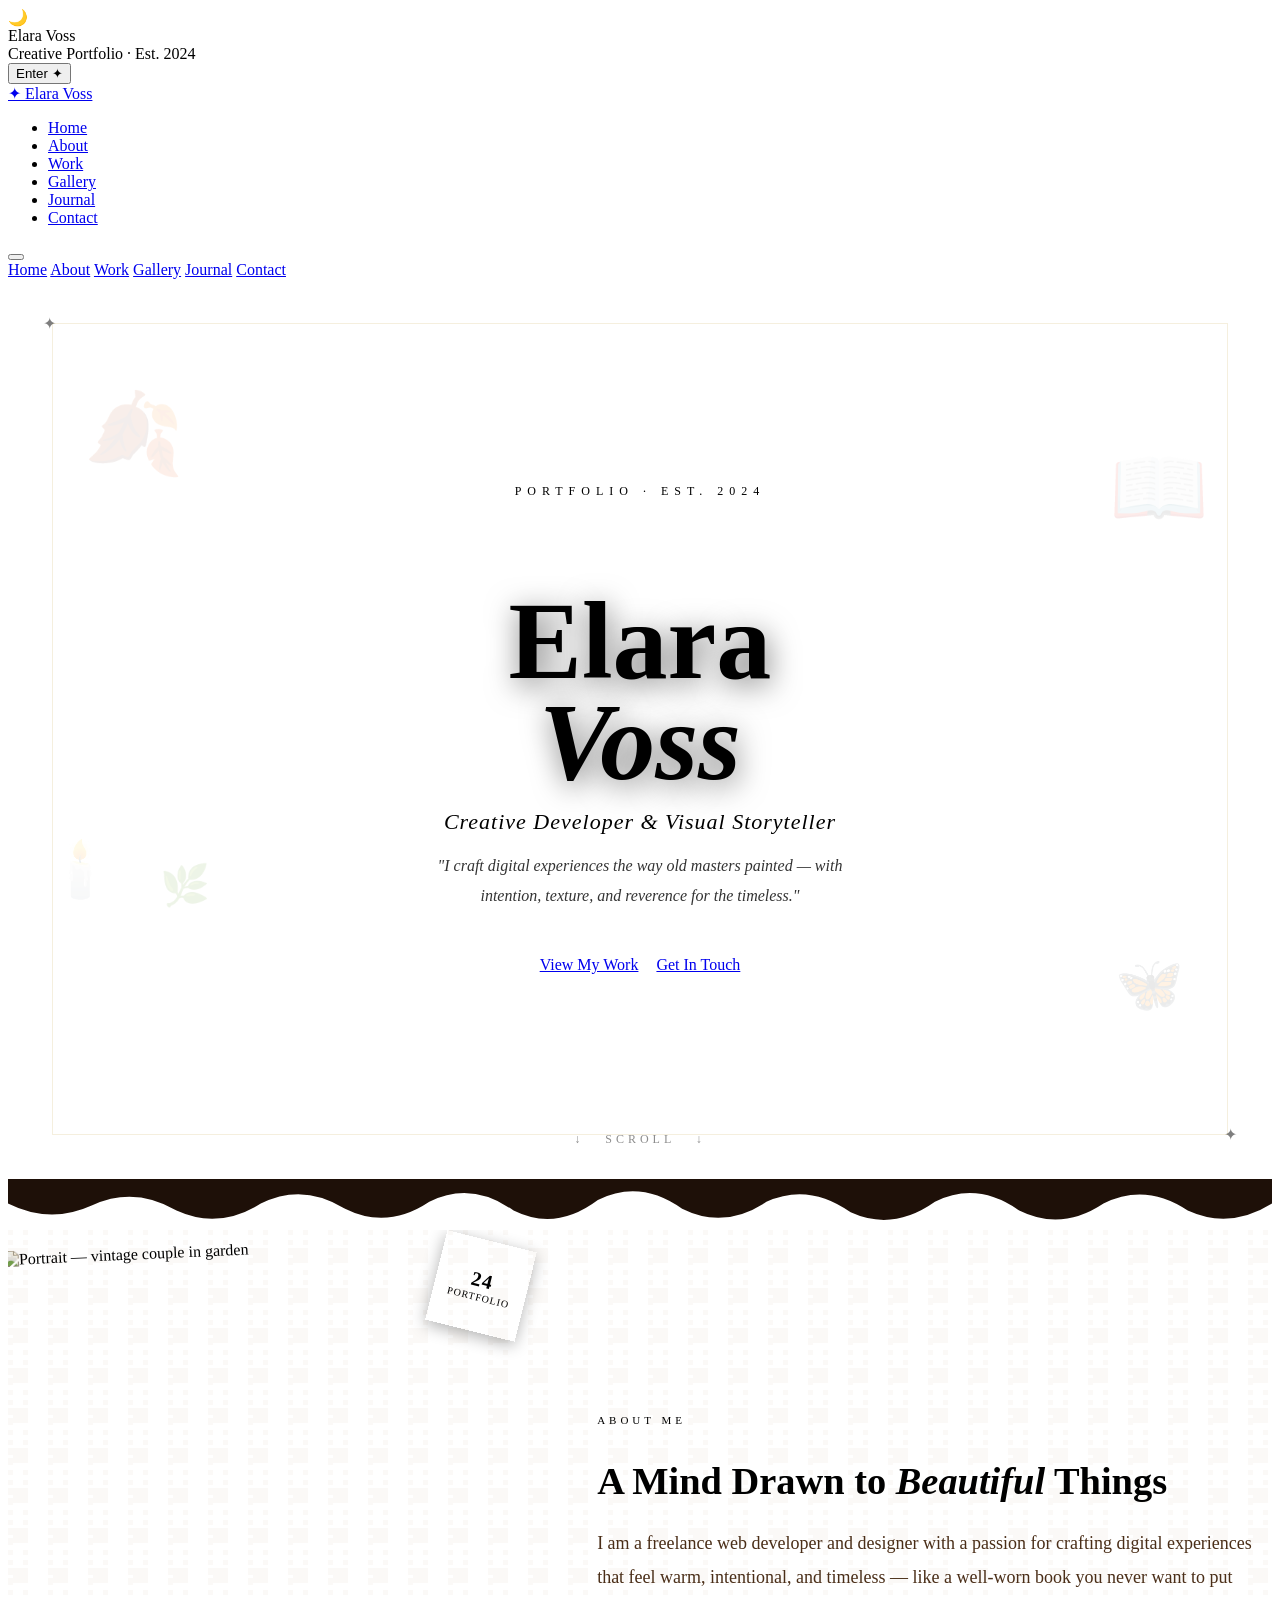
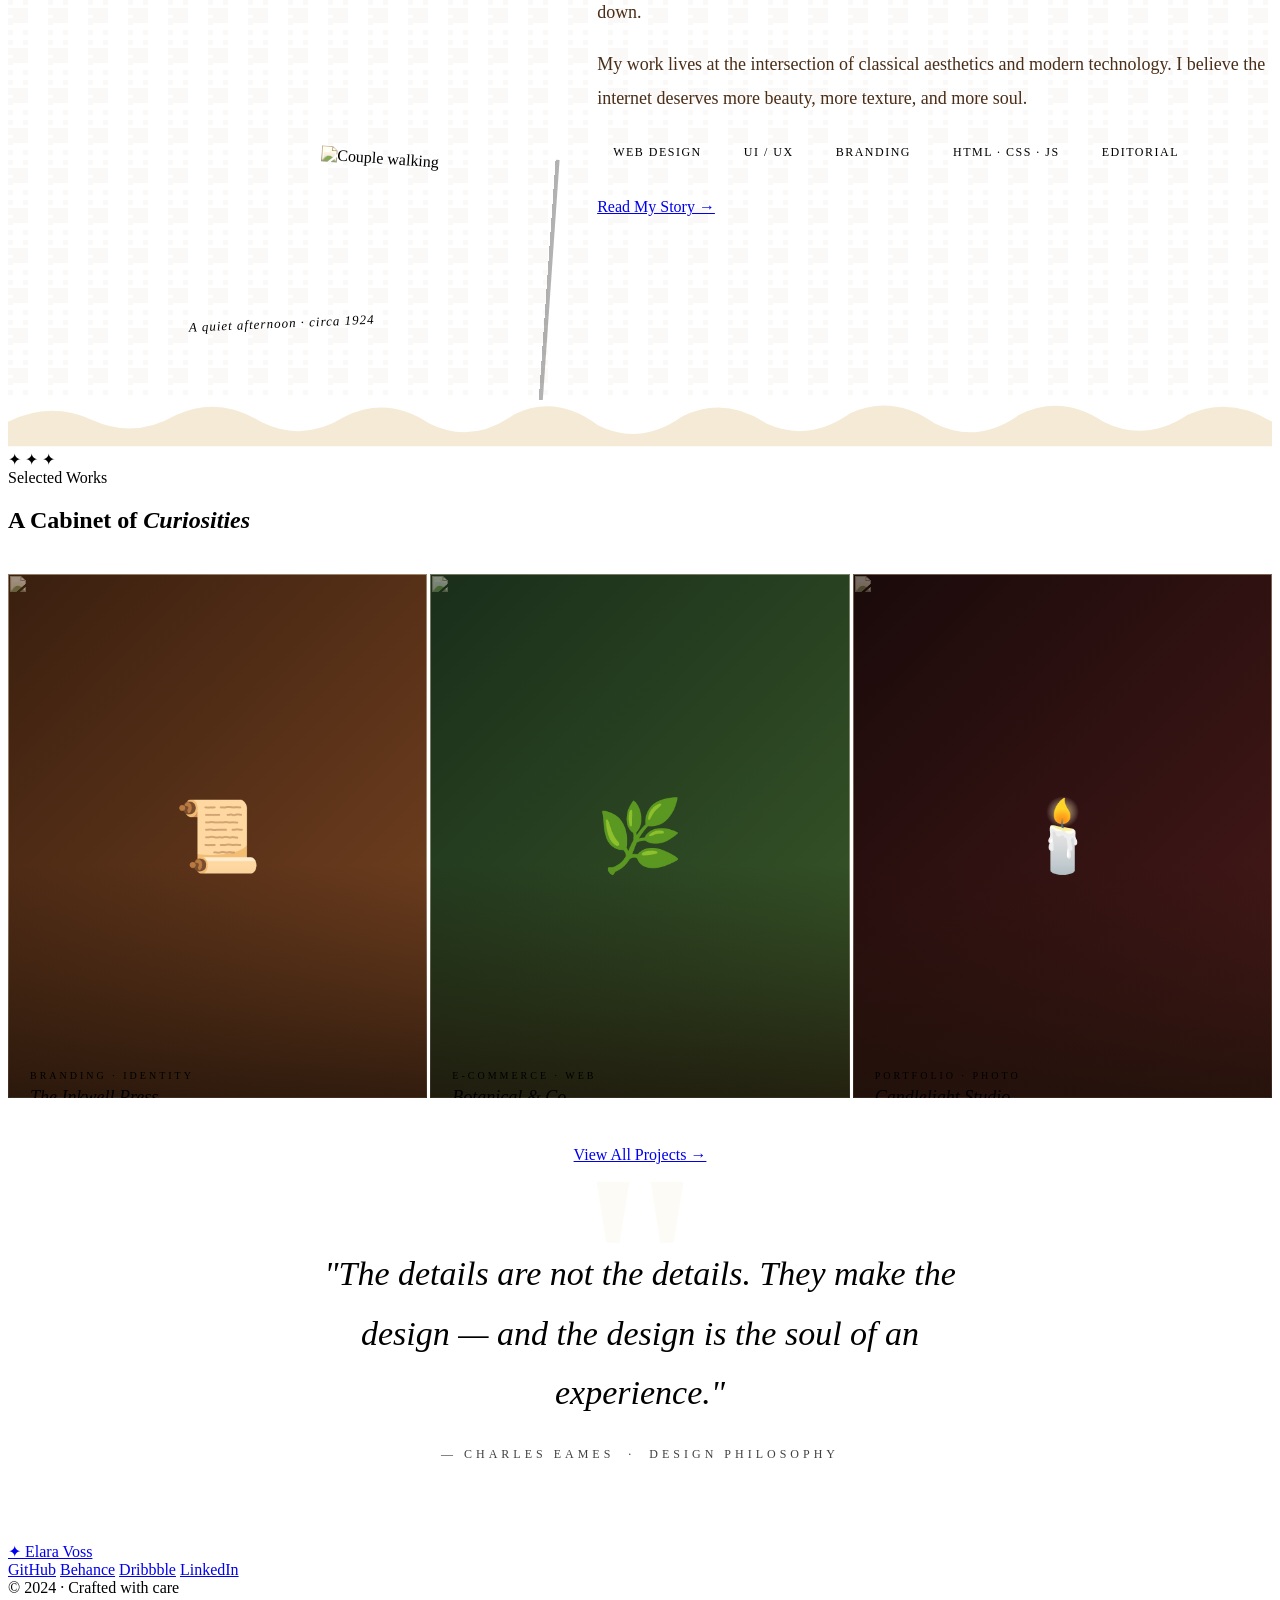
==== index.html @ b5578d00 "Add files via upload" ====
<!DOCTYPE html>
<html lang="en">
<head>
<meta charset="UTF-8"/>
<meta name="viewport" content="width=device-width, initial-scale=1.0"/>
<title>Elara Voss — Vintage Portfolio</title>
<meta name="description" content="Dark academia creative portfolio — web design, branding, visual storytelling"/>
<link rel="stylesheet" href="css/style.css"/>
<style>
/* ── HOME-SPECIFIC STYLES ── */
.hero {
  min-height: 100vh; display: flex; align-items: center; justify-content: center;
  position: relative; overflow: hidden;
  background: radial-gradient(ellipse at 25% 55%, rgba(92,51,23,0.45) 0%, transparent 55%),
              radial-gradient(ellipse at 80% 20%, rgba(44,26,14,0.7) 0%, transparent 45%),
              var(--brown-deep);
}
#particle-field { position: absolute; inset: 0; pointer-events: none; overflow: hidden; }
.hero-frame {
  position: absolute; inset: 44px;
  border: 1px solid rgba(201,168,76,0.18); pointer-events: none;
}
.hero-frame::before { content: '✦'; position: absolute; top: -10px; left: -10px; color: var(--gold); opacity: 0.5; }
.hero-frame::after  { content: '✦'; position: absolute; bottom: -10px; right: -10px; color: var(--gold); opacity: 0.5; }
.hero-inner { text-align: center; z-index: 2; padding: 40px 20px; max-width: 760px; }
.hero-eyebrow {
  font-family: 'Crimson Text', serif; font-size: 12px; letter-spacing: 6px;
  text-transform: uppercase; color: var(--gold); margin-bottom: 24px;
  display: flex; align-items: center; justify-content: center; gap: 18px;
}
.hero-eyebrow::before, .hero-eyebrow::after {
  content: ''; display: block; width: 40px; height: 1px; background: var(--gold); opacity: 0.55;
}
.hero h1 {
  font-size: clamp(56px,10vw,110px); font-weight: 900; line-height: 0.92;
  color: var(--parchment); margin-bottom: 16px;
  text-shadow: 2px 6px 30px rgba(0,0,0,0.55);
}
.hero h1 em { color: var(--gold); font-style: italic; }
.hero-sub {
  font-family: 'IM Fell English', serif; font-style: italic; font-size: 22px;
  color: var(--parchment-dk); margin-bottom: 16px; letter-spacing: 1px;
}
.hero-quote {
  font-style: italic; font-size: 16px; color: var(--parchment-aged);
  max-width: 430px; margin: 0 auto 44px; line-height: 1.9; opacity: 0.8;
}
.hero-btns { display: flex; gap: 18px; justify-content: center; flex-wrap: wrap; }
.hero-deco {
  position: absolute; opacity: 0.1; pointer-events: none; font-size: 80px;
  animation: heroDrift 9s ease-in-out infinite;
}
@keyframes heroDrift { 0%,100%{transform:translateY(0) rotate(0deg);} 50%{transform:translateY(-22px) rotate(8deg);} }
.scroll-hint {
  position: absolute; bottom: 32px; left: 50%; transform: translateX(-50%);
  color: var(--gold); opacity: 0.45; font-size: 12px; letter-spacing: 4px;
  text-transform: uppercase; animation: bounce 2.2s ease-in-out infinite;
}
@keyframes bounce { 0%,100%{transform:translateX(-50%) translateY(0);} 50%{transform:translateX(-50%) translateY(7px);} }

/* ── HOME PREVIEW SECTIONS ── */
.home-about {
  background: var(--parchment); color: var(--ink);
  position: relative; overflow: hidden;
}
.home-about::before {
  content: ''; position: absolute; inset: 0;
  background: url("data:image/svg+xml,%3Csvg width='40' height='40' viewBox='0 0 40 40' xmlns='http://www.w3.org/2000/svg'%3E%3Cg fill='%238b5a2b' fill-opacity='0.04'%3E%3Cpath d='M20 20.5V18H0v5h5v5H0v5h20v-9.5zM0 0v5h5V0H0zm0 15h5v-5H0v5zm0 10h5v-5H0v5zm0 10h5v-5H0v5zM20 0h-5v5h5V0zm0 10h-5v5h5v-5zm0 10h-5v5h5v-5z'/%3E%3C/g%3E%3C/svg%3E");
}
.about-grid { display: grid; grid-template-columns: 1fr 1.3fr; gap: 70px; align-items: center; position: relative; }
.about-photo-stack { position: relative; padding-bottom: 30px; }
.photo-main {
  background: var(--brown-mid); padding: 10px 10px 38px;
  box-shadow: 8px 8px 0 var(--brown-warm), 16px 16px 0 rgba(107,58,31,0.2);
  transform: rotate(-2.5deg); transition: transform 0.4s;
}
.photo-main:hover { transform: rotate(0deg) scale(1.02); }
.photo-main img {
  width: 100%; display: block; aspect-ratio: 3/4; object-fit: cover;
  filter: sepia(40%) contrast(1.05) brightness(0.92);
}
.photo-main .caption {
  text-align: center; padding-top: 10px;
  font-family: 'Crimson Text', serif; font-style: italic;
  font-size: 13px; color: var(--parchment-dk); letter-spacing: 1px;
}
.photo-secondary {
  position: absolute; bottom: -10px; right: -20px;
  width: 44%; background: var(--brown-dark); padding: 6px 6px 28px;
  box-shadow: 4px 4px 0 rgba(0,0,0,0.3); transform: rotate(4deg);
  transition: transform 0.4s;
}
.photo-secondary:hover { transform: rotate(1deg); }
.photo-secondary img {
  width: 100%; display: block; aspect-ratio: 1; object-fit: cover;
  filter: sepia(50%) contrast(1.05);
}
.about-stamp {
  position: absolute; top: 10px; right: 0;
  width: 80px; height: 80px; background: var(--rust); color: var(--parchment);
  display: flex; flex-direction: column; align-items: center; justify-content: center;
  font-family: 'Playfair Display', serif; font-size: 10px; letter-spacing: 1px;
  text-align: center; padding: 6px; border: 2px solid var(--parchment-dk);
  transform: rotate(14deg); box-shadow: 0 4px 16px rgba(0,0,0,0.3); z-index: 3;
}
.about-stamp .yr { font-size: 20px; font-weight: 700; }
.about-text .eyebrow {
  font-size: 11px; letter-spacing: 4px; text-transform: uppercase;
  color: var(--rust); margin-bottom: 14px;
  display: flex; align-items: center; gap: 12px;
}
.about-text .eyebrow::after { content:''; flex:1; height:1px; background:var(--parchment-aged); }
.about-text h2 {
  font-size: clamp(28px,3vw,42px); font-weight: 700; color: var(--brown-deep);
  margin-bottom: 22px; line-height: 1.2;
}
.about-text h2 em { color: var(--rust); font-style: italic; }
.about-text p { font-size: 18px; line-height: 1.9; color: #4a2e18; margin-bottom: 18px; }
.about-tags { display: flex; flex-wrap: wrap; gap: 10px; margin: 24px 0 32px; }
.about-tag {
  padding: 6px 16px; border: 1px solid var(--parchment-aged);
  font-size: 12px; letter-spacing: 1.5px; text-transform: uppercase;
  color: var(--brown-mid); font-family: 'Crimson Text', serif;
}

/* work preview */
.work-preview-grid { display: grid; grid-template-columns: repeat(3,1fr); gap: 3px; }
.wpc {
  position: relative; overflow: hidden; aspect-ratio: 4/5; cursor: pointer;
}
.wpc-bg {
  position: absolute; inset: 0; transition: transform 0.5s;
  display: flex; align-items: center; justify-content: center; font-size: 70px;
}
.wpc:hover .wpc-bg { transform: scale(1.08); }
.wpc-ov {
  position: absolute; inset: 0;
  background: linear-gradient(to top, rgba(28,16,8,0.95) 0%, transparent 55%);
  display: flex; flex-direction: column; justify-content: flex-end;
  padding: 22px; transform: translateY(55px); transition: transform 0.35s;
}
.wpc:hover .wpc-ov { transform: translateY(0); }
.wpc-cat { font-size: 10px; letter-spacing: 3px; text-transform: uppercase; color: var(--gold); margin-bottom: 6px; }
.wpc-title { font-family: 'Playfair Display', serif; font-size: 18px; color: var(--parchment); font-style: italic; }
.wpc-link {
  font-size: 12px; letter-spacing: 2px; text-transform: uppercase;
  color: var(--gold); text-decoration: none; margin-top: 8px;
  display: inline-flex; align-items: center; gap: 6px; transition: gap 0.2s;
  opacity: 0; transition: opacity 0.2s 0.1s;
}
.wpc:hover .wpc-link { opacity: 1; }

/* quote strip */
.quote-strip {
  background: var(--brown-mid); padding: 80px 60px; text-align: center; position: relative;
}
.quote-strip::before {
  content: '"'; position: absolute; top: -30px; left: 50%; transform: translateX(-50%);
  font-family: 'Playfair Display', serif; font-size: 260px; font-weight: 900;
  color: rgba(201,168,76,0.05); pointer-events: none; line-height: 1;
}
.big-quote {
  font-family: 'IM Fell English', serif; font-style: italic;
  font-size: clamp(20px,3vw,34px); color: var(--parchment);
  max-width: 680px; margin: 0 auto 24px; line-height: 1.75; position: relative; z-index: 1;
}
.q-attr { font-size: 12px; letter-spacing: 4px; text-transform: uppercase; color: var(--gold); opacity: 0.75; }

@media(max-width:900px) {
  .about-grid { grid-template-columns: 1fr; gap: 48px; }
  .photo-secondary { display: none; }
  .work-preview-grid { grid-template-columns: 1fr 1fr; }
  .quote-strip { padding: 60px 28px; }
}
@media(max-width:600px) {
  .work-preview-grid { grid-template-columns: 1fr; }
  .hero h1 { font-size: 56px; }
}
</style>
</head>
<body>

<!-- ══ INTRO OVERLAY ══ -->
<div id="intro-overlay">
  <div class="star-field"></div>
  <div class="intro-moon">🌙</div>
  <div class="intro-title">Elara Voss</div>
  <div class="intro-sub">Creative Portfolio · Est. 2024</div>
  <button class="intro-enter" id="intro-enter"><span>Enter ✦</span></button>
</div>

<!-- ══ NAV ══ -->
<nav>
  <a href="index.html" class="nav-logo">✦ Elara Voss</a>
  <ul class="nav-links">
    <li><a href="index.html">Home</a></li>
    <li><a href="pages/about.html">About</a></li>
    <li><a href="pages/work.html">Work</a></li>
    <li><a href="pages/gallery.html">Gallery</a></li>
    <li><a href="pages/journal.html">Journal</a></li>
    <li><a href="pages/contact.html">Contact</a></li>
  </ul>
  <button class="nav-hamburger" aria-label="Menu">
    <span></span><span></span><span></span>
  </button>
</nav>

<!-- Mobile nav -->
<div id="nav-mobile" class="nav-mobile">
  <a href="index.html">Home</a>
  <a href="pages/about.html">About</a>
  <a href="pages/work.html">Work</a>
  <a href="pages/gallery.html">Gallery</a>
  <a href="pages/journal.html">Journal</a>
  <a href="pages/contact.html">Contact</a>
</div>

<!-- ══ HERO ══ -->
<section class="hero">
  <div id="particle-field"></div>
  <div class="hero-frame"></div>
  <span class="hero-deco" style="top:12%;left:6%;animation-delay:0s">🍂</span>
  <span class="hero-deco" style="top:62%;left:3%;animation-delay:2.5s;font-size:55px">🕯️</span>
  <span class="hero-deco" style="top:18%;right:5%;animation-delay:1s">📖</span>
  <span class="hero-deco" style="bottom:18%;right:7%;animation-delay:3s;font-size:55px">🦋</span>
  <span class="hero-deco" style="bottom:30%;left:12%;animation-delay:1.8s;font-size:40px">🌿</span>

  <div class="hero-inner">
    <div class="hero-eyebrow">Portfolio · Est. 2024</div>
    <h1>Elara<br/><em>Voss</em></h1>
    <div class="hero-sub">Creative Developer &amp; Visual Storyteller</div>
    <p class="hero-quote">"I craft digital experiences the way old masters painted — with intention, texture, and reverence for the timeless."</p>
    <div class="hero-btns">
      <a href="pages/work.html" class="btn btn-gold"><span>View My Work</span></a>
      <a href="pages/contact.html" class="btn btn-parchment"><span>Get In Touch</span></a>
    </div>
  </div>
  <div class="scroll-hint">↓ &nbsp; Scroll &nbsp; ↓</div>
</section>

<!-- TORN DIVIDER -->
<svg class="torn" viewBox="0 0 1440 54" preserveAspectRatio="none" xmlns="http://www.w3.org/2000/svg">
  <path d="M0,0 L0,28 Q48,52 96,30 Q144,8 192,36 Q240,58 288,28 Q336,4 384,34 Q432,58 480,26 Q528,2 576,36 Q624,60 672,24 Q720,0 768,34 Q816,58 864,26 Q912,4 960,38 Q1008,60 1056,26 Q1104,2 1152,36 Q1200,60 1248,28 Q1296,4 1344,36 Q1392,58 1440,28 L1440,0 Z" fill="#1e1008"/>
</svg>

<!-- ══ ABOUT PREVIEW ══ -->
<section class="home-about section">
  <div class="about-grid">
    <div class="about-photo-stack fade-left">
      <div class="photo-main">
        <img src="https://images.unsplash.com/photo-1508214751196-bcfd4ca60f91?w=600&auto=format&fit=crop&q=60&ixlib=rb-4.0.3" alt="Portrait — vintage couple in garden"/>
        <div class="caption">A quiet afternoon · circa 1924</div>
      </div>
      <div class="photo-secondary">
        <img src="https://images.unsplash.com/photo-1529156069898-49953e39b3ac?w=400&auto=format&fit=crop&q=60" alt="Couple walking"/>
      </div>
      <div class="about-stamp"><div class="yr">24</div><div>PORTFOLIO</div></div>
    </div>
    <div class="about-text fade-right">
      <div class="eyebrow">About Me</div>
      <h2>A Mind Drawn to <em>Beautiful</em> Things</h2>
      <p>I am a freelance web developer and designer with a passion for crafting digital experiences that feel warm, intentional, and timeless — like a well-worn book you never want to put down.</p>
      <p>My work lives at the intersection of classical aesthetics and modern technology. I believe the internet deserves more beauty, more texture, and more soul.</p>
      <div class="about-tags">
        <span class="about-tag">Web Design</span>
        <span class="about-tag">UI / UX</span>
        <span class="about-tag">Branding</span>
        <span class="about-tag">HTML · CSS · JS</span>
        <span class="about-tag">Editorial</span>
      </div>
      <a href="pages/about.html" class="btn btn-rust"><span>Read My Story →</span></a>
    </div>
  </div>
</section>

<svg class="torn" viewBox="0 0 1440 54" preserveAspectRatio="none" xmlns="http://www.w3.org/2000/svg" style="transform:scaleY(-1);margin-top:-1px;">
  <path d="M0,0 L0,28 Q48,52 96,30 Q144,8 192,36 Q240,58 288,28 Q336,4 384,34 Q432,58 480,26 Q528,2 576,36 Q624,60 672,24 Q720,0 768,34 Q816,58 864,26 Q912,4 960,38 Q1008,60 1056,26 Q1104,2 1152,36 Q1200,60 1248,28 Q1296,4 1344,36 Q1392,58 1440,28 L1440,0 Z" fill="#f4ead5"/>
</svg>

<!-- ══ WORK PREVIEW ══ -->
<section class="section" style="background:var(--brown-dark);">
  <div class="section-ornament">✦ ✦ ✦</div>
  <span class="section-label">Selected Works</span>
  <h2 class="section-title">A Cabinet of <em>Curiosities</em></h2>
  <div style="margin-bottom:40px;"></div>
  <div class="work-preview-grid">
    <div class="wpc fade-up">
      <div class="wpc-bg" style="background:linear-gradient(135deg,#3a1f0f,#7a4522);">
        <img src="https://images.unsplash.com/photo-1474552226712-ac0f0961a954?w=600&auto=format&fit=crop&q=60" alt="" style="position:absolute;inset:0;width:100%;height:100%;object-fit:cover;opacity:0.5;filter:sepia(60%)"/>
        📜
      </div>
      <div class="wpc-ov">
        <div class="wpc-cat">Branding · Identity</div>
        <div class="wpc-title">The Inkwell Press</div>
        <a href="pages/work.html" class="wpc-link">View Project →</a>
      </div>
    </div>
    <div class="wpc fade-up">
      <div class="wpc-bg" style="background:linear-gradient(135deg,#1a2e1a,#3a5a2a);">
        <img src="https://images.unsplash.com/photo-1534430480872-3498386e7856?w=600&auto=format&fit=crop&q=60" alt="" style="position:absolute;inset:0;width:100%;height:100%;object-fit:cover;opacity:0.45;filter:sepia(40%)"/>
        🌿
      </div>
      <div class="wpc-ov">
        <div class="wpc-cat">E-Commerce · Web</div>
        <div class="wpc-title">Botanical & Co.</div>
        <a href="pages/work.html" class="wpc-link">View Project →</a>
      </div>
    </div>
    <div class="wpc fade-up">
      <div class="wpc-bg" style="background:linear-gradient(135deg,#1a0a0a,#4a1a1a);">
        <img src="https://images.unsplash.com/photo-1512436991641-6745cdb1723f?w=600&auto=format&fit=crop&q=60" alt="" style="position:absolute;inset:0;width:100%;height:100%;object-fit:cover;opacity:0.4;filter:sepia(70%)"/>
        🕯️
      </div>
      <div class="wpc-ov">
        <div class="wpc-cat">Portfolio · Photo</div>
        <div class="wpc-title">Candlelight Studio</div>
        <a href="pages/work.html" class="wpc-link">View Project →</a>
      </div>
    </div>
  </div>
  <div style="text-align:center;margin-top:48px;">
    <a href="pages/work.html" class="btn btn-gold"><span>View All Projects →</span></a>
  </div>
</section>

<!-- ══ QUOTE ══ -->
<section class="quote-strip">
  <p class="big-quote">"The details are not the details. They make the design — and the design is the soul of an experience."</p>
  <div class="q-attr">— Charles Eames &nbsp;·&nbsp; Design Philosophy</div>
</section>

<!-- ══ FOOTER ══ -->
<footer>
  <a href="index.html" class="footer-logo">✦ Elara Voss</a>
  <div class="footer-links">
    <a href="https://github.com/yourusername/portfolio" target="_blank">GitHub</a>
    <a href="#">Behance</a>
    <a href="#">Dribbble</a>
    <a href="#">LinkedIn</a>
  </div>
  <div class="footer-copy">© 2024 · Crafted with care</div>
</footer>

<script src="js/main.js"></script>
</body>
</html>
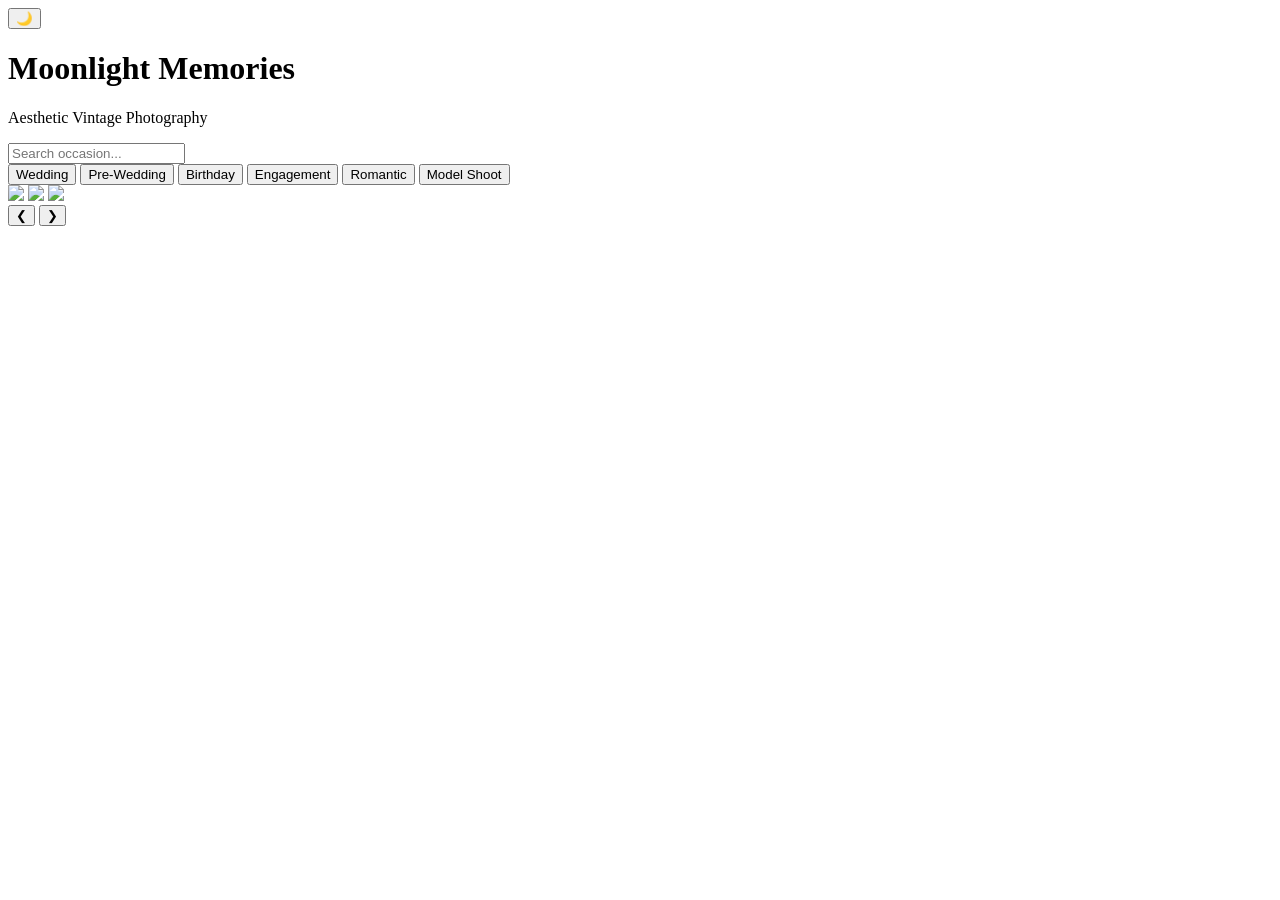
==== commit 39f33a43: "Create index.html" ====
--- a/index.html
+++ b/index.html
@@ -1,346 +1,56 @@
 <!DOCTYPE html>
 <html lang="en">
 <head>
-<meta charset="UTF-8"/>
-<meta name="viewport" content="width=device-width, initial-scale=1.0"/>
-<title>Elara Voss — Vintage Portfolio</title>
-<meta name="description" content="Dark academia creative portfolio — web design, branding, visual storytelling"/>
-<link rel="stylesheet" href="css/style.css"/>
-<style>
-/* ── HOME-SPECIFIC STYLES ── */
-.hero {
-  min-height: 100vh; display: flex; align-items: center; justify-content: center;
-  position: relative; overflow: hidden;
-  background: radial-gradient(ellipse at 25% 55%, rgba(92,51,23,0.45) 0%, transparent 55%),
-              radial-gradient(ellipse at 80% 20%, rgba(44,26,14,0.7) 0%, transparent 45%),
-              var(--brown-deep);
-}
-#particle-field { position: absolute; inset: 0; pointer-events: none; overflow: hidden; }
-.hero-frame {
-  position: absolute; inset: 44px;
-  border: 1px solid rgba(201,168,76,0.18); pointer-events: none;
-}
-.hero-frame::before { content: '✦'; position: absolute; top: -10px; left: -10px; color: var(--gold); opacity: 0.5; }
-.hero-frame::after  { content: '✦'; position: absolute; bottom: -10px; right: -10px; color: var(--gold); opacity: 0.5; }
-.hero-inner { text-align: center; z-index: 2; padding: 40px 20px; max-width: 760px; }
-.hero-eyebrow {
-  font-family: 'Crimson Text', serif; font-size: 12px; letter-spacing: 6px;
-  text-transform: uppercase; color: var(--gold); margin-bottom: 24px;
-  display: flex; align-items: center; justify-content: center; gap: 18px;
-}
-.hero-eyebrow::before, .hero-eyebrow::after {
-  content: ''; display: block; width: 40px; height: 1px; background: var(--gold); opacity: 0.55;
-}
-.hero h1 {
-  font-size: clamp(56px,10vw,110px); font-weight: 900; line-height: 0.92;
-  color: var(--parchment); margin-bottom: 16px;
-  text-shadow: 2px 6px 30px rgba(0,0,0,0.55);
-}
-.hero h1 em { color: var(--gold); font-style: italic; }
-.hero-sub {
-  font-family: 'IM Fell English', serif; font-style: italic; font-size: 22px;
-  color: var(--parchment-dk); margin-bottom: 16px; letter-spacing: 1px;
-}
-.hero-quote {
-  font-style: italic; font-size: 16px; color: var(--parchment-aged);
-  max-width: 430px; margin: 0 auto 44px; line-height: 1.9; opacity: 0.8;
-}
-.hero-btns { display: flex; gap: 18px; justify-content: center; flex-wrap: wrap; }
-.hero-deco {
-  position: absolute; opacity: 0.1; pointer-events: none; font-size: 80px;
-  animation: heroDrift 9s ease-in-out infinite;
-}
-@keyframes heroDrift { 0%,100%{transform:translateY(0) rotate(0deg);} 50%{transform:translateY(-22px) rotate(8deg);} }
-.scroll-hint {
-  position: absolute; bottom: 32px; left: 50%; transform: translateX(-50%);
-  color: var(--gold); opacity: 0.45; font-size: 12px; letter-spacing: 4px;
-  text-transform: uppercase; animation: bounce 2.2s ease-in-out infinite;
-}
-@keyframes bounce { 0%,100%{transform:translateX(-50%) translateY(0);} 50%{transform:translateX(-50%) translateY(7px);} }
+<meta charset="UTF-8">
+<meta name="viewport" content="width=device-width, initial-scale=1.0">
+<title>Moonlight Memories</title>
 
-/* ── HOME PREVIEW SECTIONS ── */
-.home-about {
-  background: var(--parchment); color: var(--ink);
-  position: relative; overflow: hidden;
-}
-.home-about::before {
-  content: ''; position: absolute; inset: 0;
-  background: url("data:image/svg+xml,%3Csvg width='40' height='40' viewBox='0 0 40 40' xmlns='http://www.w3.org/2000/svg'%3E%3Cg fill='%238b5a2b' fill-opacity='0.04'%3E%3Cpath d='M20 20.5V18H0v5h5v5H0v5h20v-9.5zM0 0v5h5V0H0zm0 15h5v-5H0v5zm0 10h5v-5H0v5zm0 10h5v-5H0v5zM20 0h-5v5h5V0zm0 10h-5v5h5v-5zm0 10h-5v5h5v-5z'/%3E%3C/g%3E%3C/svg%3E");
-}
-.about-grid { display: grid; grid-template-columns: 1fr 1.3fr; gap: 70px; align-items: center; position: relative; }
-.about-photo-stack { position: relative; padding-bottom: 30px; }
-.photo-main {
-  background: var(--brown-mid); padding: 10px 10px 38px;
-  box-shadow: 8px 8px 0 var(--brown-warm), 16px 16px 0 rgba(107,58,31,0.2);
-  transform: rotate(-2.5deg); transition: transform 0.4s;
-}
-.photo-main:hover { transform: rotate(0deg) scale(1.02); }
-.photo-main img {
-  width: 100%; display: block; aspect-ratio: 3/4; object-fit: cover;
-  filter: sepia(40%) contrast(1.05) brightness(0.92);
-}
-.photo-main .caption {
-  text-align: center; padding-top: 10px;
-  font-family: 'Crimson Text', serif; font-style: italic;
-  font-size: 13px; color: var(--parchment-dk); letter-spacing: 1px;
-}
-.photo-secondary {
-  position: absolute; bottom: -10px; right: -20px;
-  width: 44%; background: var(--brown-dark); padding: 6px 6px 28px;
-  box-shadow: 4px 4px 0 rgba(0,0,0,0.3); transform: rotate(4deg);
-  transition: transform 0.4s;
-}
-.photo-secondary:hover { transform: rotate(1deg); }
-.photo-secondary img {
-  width: 100%; display: block; aspect-ratio: 1; object-fit: cover;
-  filter: sepia(50%) contrast(1.05);
-}
-.about-stamp {
-  position: absolute; top: 10px; right: 0;
-  width: 80px; height: 80px; background: var(--rust); color: var(--parchment);
-  display: flex; flex-direction: column; align-items: center; justify-content: center;
-  font-family: 'Playfair Display', serif; font-size: 10px; letter-spacing: 1px;
-  text-align: center; padding: 6px; border: 2px solid var(--parchment-dk);
-  transform: rotate(14deg); box-shadow: 0 4px 16px rgba(0,0,0,0.3); z-index: 3;
-}
-.about-stamp .yr { font-size: 20px; font-weight: 700; }
-.about-text .eyebrow {
-  font-size: 11px; letter-spacing: 4px; text-transform: uppercase;
-  color: var(--rust); margin-bottom: 14px;
-  display: flex; align-items: center; gap: 12px;
-}
-.about-text .eyebrow::after { content:''; flex:1; height:1px; background:var(--parchment-aged); }
-.about-text h2 {
-  font-size: clamp(28px,3vw,42px); font-weight: 700; color: var(--brown-deep);
-  margin-bottom: 22px; line-height: 1.2;
-}
-.about-text h2 em { color: var(--rust); font-style: italic; }
-.about-text p { font-size: 18px; line-height: 1.9; color: #4a2e18; margin-bottom: 18px; }
-.about-tags { display: flex; flex-wrap: wrap; gap: 10px; margin: 24px 0 32px; }
-.about-tag {
-  padding: 6px 16px; border: 1px solid var(--parchment-aged);
-  font-size: 12px; letter-spacing: 1.5px; text-transform: uppercase;
-  color: var(--brown-mid); font-family: 'Crimson Text', serif;
-}
+<link rel="stylesheet" href="style.css">
 
-/* work preview */
-.work-preview-grid { display: grid; grid-template-columns: repeat(3,1fr); gap: 3px; }
-.wpc {
-  position: relative; overflow: hidden; aspect-ratio: 4/5; cursor: pointer;
-}
-.wpc-bg {
-  position: absolute; inset: 0; transition: transform 0.5s;
-  display: flex; align-items: center; justify-content: center; font-size: 70px;
-}
-.wpc:hover .wpc-bg { transform: scale(1.08); }
-.wpc-ov {
-  position: absolute; inset: 0;
-  background: linear-gradient(to top, rgba(28,16,8,0.95) 0%, transparent 55%);
-  display: flex; flex-direction: column; justify-content: flex-end;
-  padding: 22px; transform: translateY(55px); transition: transform 0.35s;
-}
-.wpc:hover .wpc-ov { transform: translateY(0); }
-.wpc-cat { font-size: 10px; letter-spacing: 3px; text-transform: uppercase; color: var(--gold); margin-bottom: 6px; }
-.wpc-title { font-family: 'Playfair Display', serif; font-size: 18px; color: var(--parchment); font-style: italic; }
-.wpc-link {
-  font-size: 12px; letter-spacing: 2px; text-transform: uppercase;
-  color: var(--gold); text-decoration: none; margin-top: 8px;
-  display: inline-flex; align-items: center; gap: 6px; transition: gap 0.2s;
-  opacity: 0; transition: opacity 0.2s 0.1s;
-}
-.wpc:hover .wpc-link { opacity: 1; }
+</head>
 
-/* quote strip */
-.quote-strip {
-  background: var(--brown-mid); padding: 80px 60px; text-align: center; position: relative;
-}
-.quote-strip::before {
-  content: '"'; position: absolute; top: -30px; left: 50%; transform: translateX(-50%);
-  font-family: 'Playfair Display', serif; font-size: 260px; font-weight: 900;
-  color: rgba(201,168,76,0.05); pointer-events: none; line-height: 1;
-}
-.big-quote {
-  font-family: 'IM Fell English', serif; font-style: italic;
-  font-size: clamp(20px,3vw,34px); color: var(--parchment);
-  max-width: 680px; margin: 0 auto 24px; line-height: 1.75; position: relative; z-index: 1;
-}
-.q-attr { font-size: 12px; letter-spacing: 4px; text-transform: uppercase; color: var(--gold); opacity: 0.75; }
-
-@media(max-width:900px) {
-  .about-grid { grid-template-columns: 1fr; gap: 48px; }
-  .photo-secondary { display: none; }
-  .work-preview-grid { grid-template-columns: 1fr 1fr; }
-  .quote-strip { padding: 60px 28px; }
-}
-@media(max-width:600px) {
-  .work-preview-grid { grid-template-columns: 1fr; }
-  .hero h1 { font-size: 56px; }
-}
-</style>
-</head>
 <body>
 
-<!-- ══ INTRO OVERLAY ══ -->
-<div id="intro-overlay">
-  <div class="star-field"></div>
-  <div class="intro-moon">🌙</div>
-  <div class="intro-title">Elara Voss</div>
-  <div class="intro-sub">Creative Portfolio · Est. 2024</div>
-  <button class="intro-enter" id="intro-enter"><span>Enter ✦</span></button>
-</div>
+<!-- 🌗 TOGGLE -->
+<button id="themeToggle">🌙</button>
 
-<!-- ══ NAV ══ -->
-<nav>
-  <a href="index.html" class="nav-logo">✦ Elara Voss</a>
-  <ul class="nav-links">
-    <li><a href="index.html">Home</a></li>
-    <li><a href="pages/about.html">About</a></li>
-    <li><a href="pages/work.html">Work</a></li>
-    <li><a href="pages/gallery.html">Gallery</a></li>
-    <li><a href="pages/journal.html">Journal</a></li>
-    <li><a href="pages/contact.html">Contact</a></li>
-  </ul>
-  <button class="nav-hamburger" aria-label="Menu">
-    <span></span><span></span><span></span>
-  </button>
-</nav>
+<!-- 🌙 HERO -->
+<header class="hero">
+    <div class="overlay"></div>
 
-<!-- Mobile nav -->
-<div id="nav-mobile" class="nav-mobile">
-  <a href="index.html">Home</a>
-  <a href="pages/about.html">About</a>
-  <a href="pages/work.html">Work</a>
-  <a href="pages/gallery.html">Gallery</a>
-  <a href="pages/journal.html">Journal</a>
-  <a href="pages/contact.html">Contact</a>
-</div>
+    <h1 class="fade-in">Moonlight Memories</h1>
+    <p class="fade-in">Aesthetic Vintage Photography</p>
 
-<!-- ══ HERO ══ -->
-<section class="hero">
-  <div id="particle-field"></div>
-  <div class="hero-frame"></div>
-  <span class="hero-deco" style="top:12%;left:6%;animation-delay:0s">🍂</span>
-  <span class="hero-deco" style="top:62%;left:3%;animation-delay:2.5s;font-size:55px">🕯️</span>
-  <span class="hero-deco" style="top:18%;right:5%;animation-delay:1s">📖</span>
-  <span class="hero-deco" style="bottom:18%;right:7%;animation-delay:3s;font-size:55px">🦋</span>
-  <span class="hero-deco" style="bottom:30%;left:12%;animation-delay:1.8s;font-size:40px">🌿</span>
+    <input type="text" id="search" placeholder="Search occasion...">
 
-  <div class="hero-inner">
-    <div class="hero-eyebrow">Portfolio · Est. 2024</div>
-    <h1>Elara<br/><em>Voss</em></h1>
-    <div class="hero-sub">Creative Developer &amp; Visual Storyteller</div>
-    <p class="hero-quote">"I craft digital experiences the way old masters painted — with intention, texture, and reverence for the timeless."</p>
-    <div class="hero-btns">
-      <a href="pages/work.html" class="btn btn-gold"><span>View My Work</span></a>
-      <a href="pages/contact.html" class="btn btn-parchment"><span>Get In Touch</span></a>
-    </div>
-  </div>
-  <div class="scroll-hint">↓ &nbsp; Scroll &nbsp; ↓</div>
+</header>
+
+<!-- 🌙 CATEGORIES -->
+<section class="categories fade-in">
+    <button onclick="openPage('wedding')">Wedding</button>
+    <button onclick="openPage('prewedding')">Pre-Wedding</button>
+    <button onclick="openPage('birthday')">Birthday</button>
+    <button onclick="openPage('engagement')">Engagement</button>
+    <button onclick="openPage('romantic')">Romantic</button>
+    <button onclick="openPage('model')">Model Shoot</button>
 </section>
 
-<!-- TORN DIVIDER -->
-<svg class="torn" viewBox="0 0 1440 54" preserveAspectRatio="none" xmlns="http://www.w3.org/2000/svg">
-  <path d="M0,0 L0,28 Q48,52 96,30 Q144,8 192,36 Q240,58 288,28 Q336,4 384,34 Q432,58 480,26 Q528,2 576,36 Q624,60 672,24 Q720,0 768,34 Q816,58 864,26 Q912,4 960,38 Q1008,60 1056,26 Q1104,2 1152,36 Q1200,60 1248,28 Q1296,4 1344,36 Q1392,58 1440,28 L1440,0 Z" fill="#1e1008"/>
-</svg>
+<!-- 🌙 SLIDER -->
+<section class="slider">
+    <div class="slides" id="slides">
+        <img src="assets/images/img1.jpg">
+        <img src="assets/images/img2.jpg">
+        <img src="assets/images/img3.jpg">
+    </div>
 
-<!-- ══ ABOUT PREVIEW ══ -->
-<section class="home-about section">
-  <div class="about-grid">
-    <div class="about-photo-stack fade-left">
-      <div class="photo-main">
-        <img src="https://images.unsplash.com/photo-1508214751196-bcfd4ca60f91?w=600&auto=format&fit=crop&q=60&ixlib=rb-4.0.3" alt="Portrait — vintage couple in garden"/>
-        <div class="caption">A quiet afternoon · circa 1924</div>
-      </div>
-      <div class="photo-secondary">
-        <img src="https://images.unsplash.com/photo-1529156069898-49953e39b3ac?w=400&auto=format&fit=crop&q=60" alt="Couple walking"/>
-      </div>
-      <div class="about-stamp"><div class="yr">24</div><div>PORTFOLIO</div></div>
+    <div class="controls">
+        <button onclick="prevSlide()">❮</button>
+        <button onclick="nextSlide()">❯</button>
     </div>
-    <div class="about-text fade-right">
-      <div class="eyebrow">About Me</div>
-      <h2>A Mind Drawn to <em>Beautiful</em> Things</h2>
-      <p>I am a freelance web developer and designer with a passion for crafting digital experiences that feel warm, intentional, and timeless — like a well-worn book you never want to put down.</p>
-      <p>My work lives at the intersection of classical aesthetics and modern technology. I believe the internet deserves more beauty, more texture, and more soul.</p>
-      <div class="about-tags">
-        <span class="about-tag">Web Design</span>
-        <span class="about-tag">UI / UX</span>
-        <span class="about-tag">Branding</span>
-        <span class="about-tag">HTML · CSS · JS</span>
-        <span class="about-tag">Editorial</span>
-      </div>
-      <a href="pages/about.html" class="btn btn-rust"><span>Read My Story →</span></a>
-    </div>
-  </div>
 </section>
 
-<svg class="torn" viewBox="0 0 1440 54" preserveAspectRatio="none" xmlns="http://www.w3.org/2000/svg" style="transform:scaleY(-1);margin-top:-1px;">
-  <path d="M0,0 L0,28 Q48,52 96,30 Q144,8 192,36 Q240,58 288,28 Q336,4 384,34 Q432,58 480,26 Q528,2 576,36 Q624,60 672,24 Q720,0 768,34 Q816,58 864,26 Q912,4 960,38 Q1008,60 1056,26 Q1104,2 1152,36 Q1200,60 1248,28 Q1296,4 1344,36 Q1392,58 1440,28 L1440,0 Z" fill="#f4ead5"/>
-</svg>
+<script src="script.js"></script>
+<script src="effects.js"></script>
 
-<!-- ══ WORK PREVIEW ══ -->
-<section class="section" style="background:var(--brown-dark);">
-  <div class="section-ornament">✦ ✦ ✦</div>
-  <span class="section-label">Selected Works</span>
-  <h2 class="section-title">A Cabinet of <em>Curiosities</em></h2>
-  <div style="margin-bottom:40px;"></div>
-  <div class="work-preview-grid">
-    <div class="wpc fade-up">
-      <div class="wpc-bg" style="background:linear-gradient(135deg,#3a1f0f,#7a4522);">
-        <img src="https://images.unsplash.com/photo-1474552226712-ac0f0961a954?w=600&auto=format&fit=crop&q=60" alt="" style="position:absolute;inset:0;width:100%;height:100%;object-fit:cover;opacity:0.5;filter:sepia(60%)"/>
-        📜
-      </div>
-      <div class="wpc-ov">
-        <div class="wpc-cat">Branding · Identity</div>
-        <div class="wpc-title">The Inkwell Press</div>
-        <a href="pages/work.html" class="wpc-link">View Project →</a>
-      </div>
-    </div>
-    <div class="wpc fade-up">
-      <div class="wpc-bg" style="background:linear-gradient(135deg,#1a2e1a,#3a5a2a);">
-        <img src="https://images.unsplash.com/photo-1534430480872-3498386e7856?w=600&auto=format&fit=crop&q=60" alt="" style="position:absolute;inset:0;width:100%;height:100%;object-fit:cover;opacity:0.45;filter:sepia(40%)"/>
-        🌿
-      </div>
-      <div class="wpc-ov">
-        <div class="wpc-cat">E-Commerce · Web</div>
-        <div class="wpc-title">Botanical & Co.</div>
-        <a href="pages/work.html" class="wpc-link">View Project →</a>
-      </div>
-    </div>
-    <div class="wpc fade-up">
-      <div class="wpc-bg" style="background:linear-gradient(135deg,#1a0a0a,#4a1a1a);">
-        <img src="https://images.unsplash.com/photo-1512436991641-6745cdb1723f?w=600&auto=format&fit=crop&q=60" alt="" style="position:absolute;inset:0;width:100%;height:100%;object-fit:cover;opacity:0.4;filter:sepia(70%)"/>
-        🕯️
-      </div>
-      <div class="wpc-ov">
-        <div class="wpc-cat">Portfolio · Photo</div>
-        <div class="wpc-title">Candlelight Studio</div>
-        <a href="pages/work.html" class="wpc-link">View Project →</a>
-      </div>
-    </div>
-  </div>
-  <div style="text-align:center;margin-top:48px;">
-    <a href="pages/work.html" class="btn btn-gold"><span>View All Projects →</span></a>
-  </div>
-</section>
-
-<!-- ══ QUOTE ══ -->
-<section class="quote-strip">
-  <p class="big-quote">"The details are not the details. They make the design — and the design is the soul of an experience."</p>
-  <div class="q-attr">— Charles Eames &nbsp;·&nbsp; Design Philosophy</div>
-</section>
-
-<!-- ══ FOOTER ══ -->
-<footer>
-  <a href="index.html" class="footer-logo">✦ Elara Voss</a>
-  <div class="footer-links">
-    <a href="https://github.com/yourusername/portfolio" target="_blank">GitHub</a>
-    <a href="#">Behance</a>
-    <a href="#">Dribbble</a>
-    <a href="#">LinkedIn</a>
-  </div>
-  <div class="footer-copy">© 2024 · Crafted with care</div>
-</footer>
-
-<script src="js/main.js"></script>
 </body>
 </html>
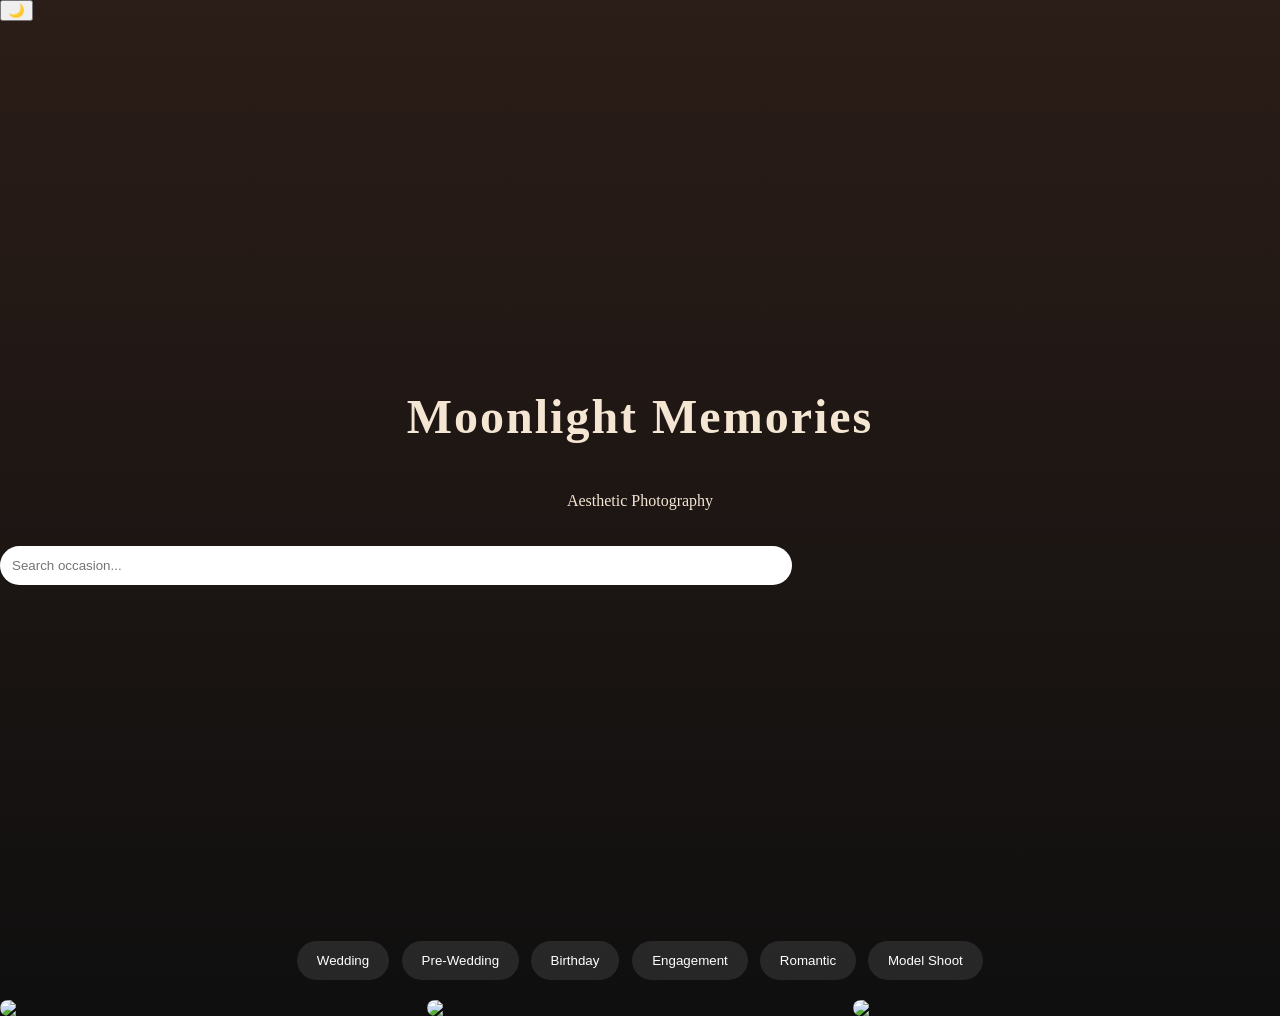
==== commit 90e9b6a2: "Update index.html" ====
--- a/index.html
+++ b/index.html
@@ -4,29 +4,21 @@
 <meta charset="UTF-8">
 <meta name="viewport" content="width=device-width, initial-scale=1.0">
 <title>Moonlight Memories</title>
-
 <link rel="stylesheet" href="style.css">
-
 </head>
 
 <body>
 
-<!-- 🌗 TOGGLE -->
 <button id="themeToggle">🌙</button>
 
-<!-- 🌙 HERO -->
 <header class="hero">
-    <div class="overlay"></div>
-
-    <h1 class="fade-in">Moonlight Memories</h1>
-    <p class="fade-in">Aesthetic Vintage Photography</p>
+    <h1>Moonlight Memories</h1>
+    <p>Aesthetic Photography</p>
 
     <input type="text" id="search" placeholder="Search occasion...">
-
 </header>
 
-<!-- 🌙 CATEGORIES -->
-<section class="categories fade-in">
+<section class="categories">
     <button onclick="openPage('wedding')">Wedding</button>
     <button onclick="openPage('prewedding')">Pre-Wedding</button>
     <button onclick="openPage('birthday')">Birthday</button>
@@ -35,22 +27,14 @@
     <button onclick="openPage('model')">Model Shoot</button>
 </section>
 
-<!-- 🌙 SLIDER -->
 <section class="slider">
     <div class="slides" id="slides">
-        <img src="assets/images/img1.jpg">
-        <img src="assets/images/img2.jpg">
-        <img src="assets/images/img3.jpg">
-    </div>
-
-    <div class="controls">
-        <button onclick="prevSlide()">❮</button>
-        <button onclick="nextSlide()">❯</button>
+        <img src="https://picsum.photos/800/400?1">
+        <img src="https://picsum.photos/800/400?2">
+        <img src="https://picsum.photos/800/400?3">
     </div>
 </section>
 
 <script src="script.js"></script>
-<script src="effects.js"></script>
-
 </body>
 </html>
--- a/style.css
+++ b/style.css
@@ -0,0 +1,114 @@
+body {
+    margin: 0;
+    font-family: 'Georgia', serif;
+    background: linear-gradient(to bottom, #2b1d18, #0f0f0f);
+    color: #f5e6d3;
+    transition: 0.4s;
+}
+
+/* LIGHT MODE */
+.light {
+    background: #f5e6d3;
+    color: #2b1d18;
+}
+
+/* HERO */
+.hero {
+    height: 100vh;
+    text-align: center;
+    background: url('assets/images/moon-bg.jpg') center/cover;
+    display: flex;
+    flex-direction: column;
+    justify-content: center;
+}
+
+.hero h1 {
+    font-size: 3rem;
+    letter-spacing: 2px;
+}
+
+.hero input {
+    margin-top: 20px;
+    padding: 12px;
+    border-radius: 30px;
+    border: none;
+    width: 60%;
+}
+
+/* FADE */
+.fade-in {
+    animation: fade 2s ease;
+}
+
+@keyframes fade {
+    from {opacity:0; transform: translateY(30px);}
+    to {opacity:1; transform: translateY(0);}
+}
+
+/* BUTTONS */
+.categories {
+    display: flex;
+    flex-wrap: wrap;
+    justify-content: center;
+    gap: 12px;
+    padding: 20px;
+}
+
+.categories button {
+    padding: 12px 20px;
+    border-radius: 25px;
+    border: none;
+    background: rgba(255,255,255,0.1);
+    backdrop-filter: blur(10px);
+    color: white;
+    cursor: pointer;
+    transition: 0.3s;
+}
+
+.categories button:hover {
+    transform: scale(1.1);
+}
+
+/* SLIDER */
+.slider {
+    position: relative;
+    overflow: hidden;
+}
+
+.slides {
+    display: flex;
+    transition: 0.6s ease;
+}
+
+.slides img {
+    width: 100%;
+    border-radius: 10px;
+}
+
+/* CONTROLS */
+.controls {
+    position: absolute;
+    top: 50%;
+    width: 100%;
+    display: flex;
+    justify-content: space-between;
+}
+
+/* MOBILE */
+@media(max-width:600px){
+    .hero h1 {font-size:2rem;}
+    .hero input {width:90%;}
+}
+.particle {
+    position: fixed;
+    top: 100%;
+    font-size: 20px;
+    animation: float 3s linear;
+}
+
+@keyframes float {
+    to {
+        transform: translateY(-100vh);
+        opacity: 0;
+    }
+}
